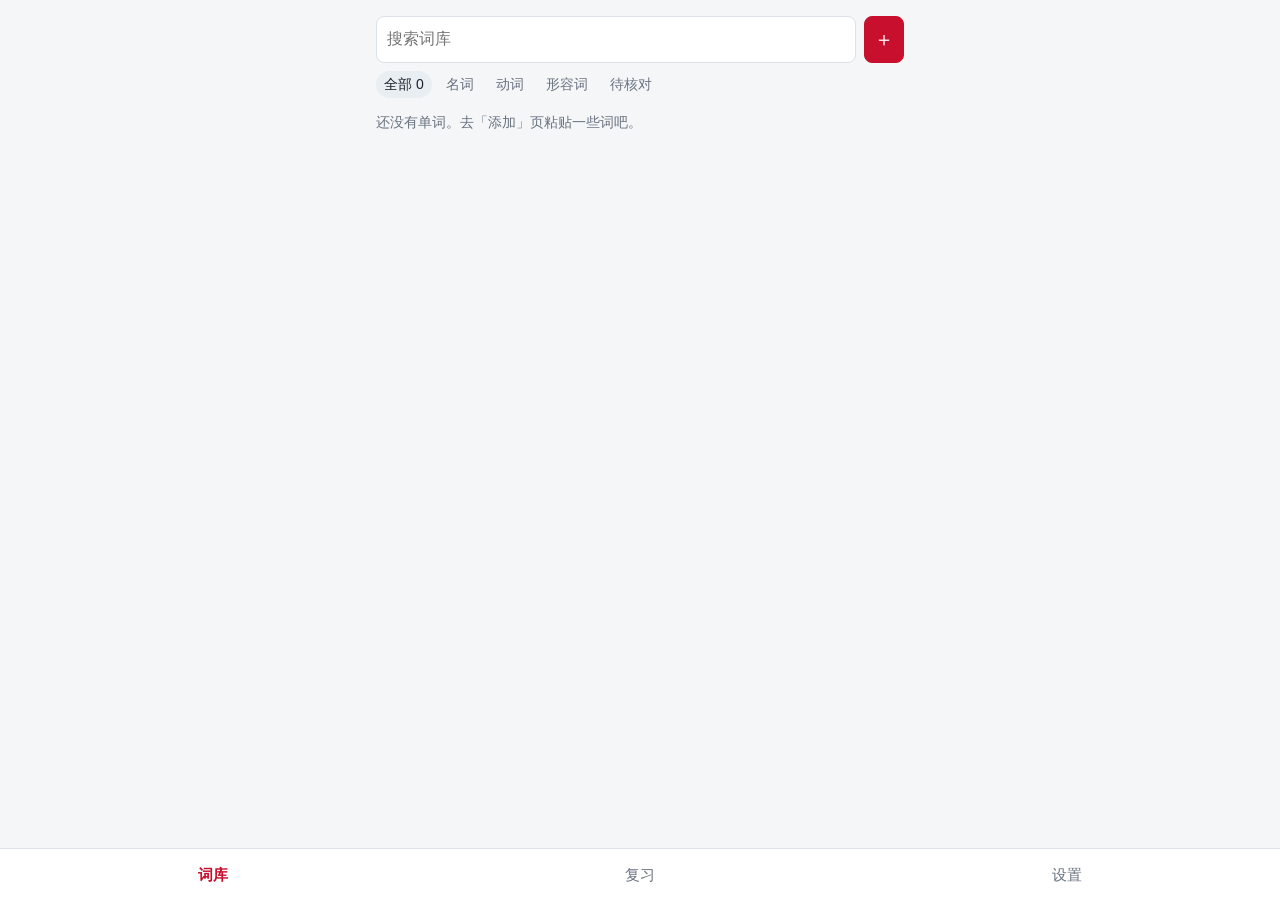
==== index.html @ dc97f32d "first commit" ====
<!DOCTYPE html>
<html lang="zh-CN">
<head>
<meta charset="utf-8">
<meta name="viewport" content="width=device-width, initial-scale=1, viewport-fit=cover">
<meta name="apple-mobile-web-app-capable" content="yes">
<meta name="apple-mobile-web-app-title" content="Ordbog">
<title>丹麦语单词本</title>
<link rel="stylesheet" href="css/style.css">
</head>
<body>
<main>
<div class="banner" id="banner" hidden></div>

<section id="t-lib">
  <div class="bar">
    <input id="q" placeholder="搜索词库">
    <button class="pri" id="toggleAdd" aria-label="添加单词">＋</button>
  </div>
  <div class="addbox" id="addbox" hidden>
    <textarea id="words" placeholder="每行一个词，变形也可以（如 spiste、bilerne），会自动还原成原形"></textarea>
    <div class="row">
      <button class="pri" id="go">生成词条</button>
      <button id="stop">停止</button>
      <button id="retry" hidden>重试失败项</button>
    </div>
    <div class="progress"><div id="bar"></div></div>
    <ul class="joblist" id="jobs"></ul>
  </div>
  <div class="filters" id="filters"></div>
  <div id="list"></div>
</section>

<section id="t-rev">
  <h2 id="revh">复习</h2>
  <div id="rev"></div>
</section>

<section id="t-set">
  <h2>设置</h2>
  <p class="mute">Gemini API key 只保存在这台设备的浏览器里，不会上传到别处，也不会写入导出的备份。</p>
  <input id="key" type="password" placeholder="Gemini API key" autocomplete="off">
  <p></p>
  <input id="model" placeholder="模型名">
  <h2>发音（Gemini TTS）</h2>
  <input id="ttsModel" placeholder="语音模型">
  <p></p>
  <select id="voice"></select>
  <div class="row"><button class="pri" id="save">保存设置</button><button id="testVoice">试听</button></div>
  <h2>备份</h2>
  <p class="mute">iPhone 上网页数据可能被系统清理。点「导出到文件」，在分享菜单选「存储到文件」→ iCloud Drive，始终覆盖同一个 danish-vocab.json 即可。换设备或数据丢失时，用「导入」选这个文件。</p>
  <div class="row"><button id="exp">导出到文件</button><button id="imp">导入</button></div>
  <input id="file" type="file" accept=".json" hidden>
  <div class="mute" id="storage" style="white-space:pre-wrap"></div>
  <div class="mute" id="setlog"></div>
</section>
</main>

<div id="toast" role="status"></div>

<nav>
  <button data-t="lib">词库</button>
  <button data-t="rev">复习<span class="badge" id="revbadge"></span></button>
  <button data-t="set">设置</button>
</nav>

<script src="js/util.js"></script>
<script src="js/store.js"></script>
<script src="js/tts.js"></script>
<script src="js/api.js"></script>
<script src="js/srs.js"></script>
<script src="js/card-view.js"></script>
<script src="js/views/add.js"></script>
<script src="js/views/library.js"></script>
<script src="js/views/review.js"></script>
<script src="js/views/settings.js"></script>
<script src="js/app.js"></script>
</body>
</html>
---- css/style.css ----
:root{
  --bg:#f4f6f8;--card:#fff;--ink:#1b1f2a;--mute:#6a7280;--line:#dde2e8;
  --red:#c8102e;--sea:#2f5d7c;--soft:#e9eef3;--ok:#2e7d4f;--warn:#b26a00;--warn-bg:#fff3dc;
  color-scheme:light;
}
@media (prefers-color-scheme:dark){
  :root{--bg:#14181f;--card:#1e242d;--ink:#e8ecf1;--mute:#98a2b0;--line:#323b47;
    --red:#ef4a63;--sea:#7fb0d3;--soft:#28313c;--ok:#5cc08a;--warn:#f0b34a;--warn-bg:#3a2f18;color-scheme:dark}
}
*{box-sizing:border-box}
html,body{margin:0}
body{background:var(--bg);color:var(--ink);font:16px/1.55 -apple-system,"PingFang SC","Segoe UI",sans-serif;
  padding:env(safe-area-inset-top) 0 calc(76px + env(safe-area-inset-bottom))}
main{max-width:560px;margin:0 auto;padding:16px}
h2{font-size:15px;margin:18px 0 8px;color:var(--mute);font-weight:600}
h2:first-child{margin-top:0}
textarea,input,select{width:100%;font:inherit;color:var(--ink);background:var(--card);border:1px solid var(--line);border-radius:8px;padding:10px}
textarea{min-height:130px;resize:vertical}
button{font:inherit;border:1px solid var(--line);background:var(--card);color:var(--ink);border-radius:8px;padding:9px 14px;cursor:pointer}
button:disabled{opacity:.5;cursor:default}
button.pri{background:var(--red);border-color:var(--red);color:#fff}
button.small{padding:3px 10px;font-size:14px}
button.danger{color:var(--red)}
button:focus-visible,input:focus-visible,select:focus-visible,textarea:focus-visible,summary:focus-visible{outline:2px solid var(--sea);outline-offset:2px}
.row{display:flex;gap:8px;flex-wrap:wrap;margin:10px 0}
.mute{color:var(--mute);font-size:14px}
.err{color:var(--red)}
.ok{color:var(--ok)}
hr.sep{border:0;border-top:1px solid var(--line);margin:14px 0}

/* 底部导航 */
nav{position:fixed;bottom:0;left:0;right:0;display:flex;background:var(--card);border-top:1px solid var(--line);padding-bottom:env(safe-area-inset-bottom)}
nav button{flex:1;border:0;border-radius:0;background:none;padding:14px 0;color:var(--mute);font-size:15px;position:relative}
nav button.on{color:var(--red);font-weight:700}
nav .badge{margin-left:6px;color:var(--red);font-size:13px}
nav .badge:empty{display:none}
section{display:none}
section.on{display:block}

/* 提示条 / toast */
.banner{background:var(--warn-bg);color:var(--warn);border-radius:8px;padding:8px 12px;margin-bottom:12px;font-size:14px}
#toast{position:fixed;left:50%;bottom:calc(84px + env(safe-area-inset-bottom));transform:translateX(-50%);background:var(--ink);color:var(--bg);
  padding:8px 16px;border-radius:20px;font-size:14px;opacity:0;pointer-events:none;transition:opacity .2s;max-width:90vw;z-index:9}
#toast.show{opacity:.94}

/* 卡片 */
.card{background:var(--card);border:1px solid var(--line);border-radius:12px;padding:18px;margin:10px 0}
.word{font:600 34px/1.2 "Iowan Old Style",Georgia,serif;margin:0}
.word.sm{font-size:26px}
.tag{display:inline-block;background:var(--soft);color:var(--sea);border-radius:6px;padding:1px 8px;font-size:13px;margin-right:6px}
.tag.warn{background:var(--warn-bg);color:var(--warn)}
.ipa{color:var(--mute);margin-left:6px;font-size:15px;font-family:inherit;font-weight:400}
.say{padding:2px 9px;margin-left:6px;font-size:14px}
.forms{display:grid;grid-template-columns:auto 1fr;gap:2px 14px;margin:10px 0;font-size:15px}
.forms b{color:var(--sea);font-weight:600}
.ex{border-left:3px solid var(--red);padding-left:10px;margin:8px 0}
.ex div:last-child{color:var(--mute);font-size:14px}
.warnbox{background:var(--warn-bg);color:var(--warn);border-radius:8px;padding:8px 12px;font-size:14px;margin:10px 0}
.warnbox ul{margin:4px 0 0;padding-left:18px}

/* 词库 */
details{background:var(--card);border:1px solid var(--line);border-radius:10px;margin:8px 0;padding:10px 14px}
summary{cursor:pointer;font-weight:600}
.filters{display:flex;gap:6px;margin:8px 0;flex-wrap:wrap}
.filters button{padding:3px 12px;font-size:14px;border-radius:14px}
.filters button.on{background:var(--sea);border-color:var(--sea);color:var(--bg)}

/* 添加 */
.progress{height:6px;background:var(--soft);border-radius:3px;overflow:hidden;margin:12px 0 6px}
.progress div{height:100%;width:0;background:var(--red);transition:width .3s}
.joblist{list-style:none;padding:0;margin:8px 0;font-size:14px}
.joblist li{display:flex;gap:8px;padding:3px 0;border-bottom:1px dashed var(--line)}
.joblist li span:first-child{width:1.4em;text-align:center}
.joblist li .msg{margin-left:auto;color:var(--mute);text-align:right}

/* 复习 */
.grade{display:grid;grid-template-columns:repeat(4,1fr);gap:8px;margin-top:12px}
.flipbtn{width:100%;padding:14px}
.revstat{display:flex;gap:14px;font-size:14px;color:var(--mute);margin-bottom:6px}
.tap{cursor:pointer}

/* 简洁化：词库顶栏、去掉多余边框 */
.bar{display:flex;gap:8px}
.bar button{width:44px;font-size:20px;line-height:1;padding:0}
.addbox{margin:12px 0}
details{background:none;border:0;border-bottom:1px solid var(--line);border-radius:0;padding:12px 2px;margin:0}
details[open]{padding-bottom:14px}
summary{font-weight:500;list-style:none;display:flex;gap:10px;align-items:baseline}
summary::-webkit-details-marker{display:none}
summary .mute{margin-left:auto;text-align:right}
.filters button{border:0;background:none;color:var(--mute);padding:3px 8px}
.filters button.on{background:var(--soft);color:var(--ink)}
.card{border-radius:14px}
.tag{background:none;border:1px solid var(--line);color:var(--mute)}
.tag.warn{border-color:var(--warn)}
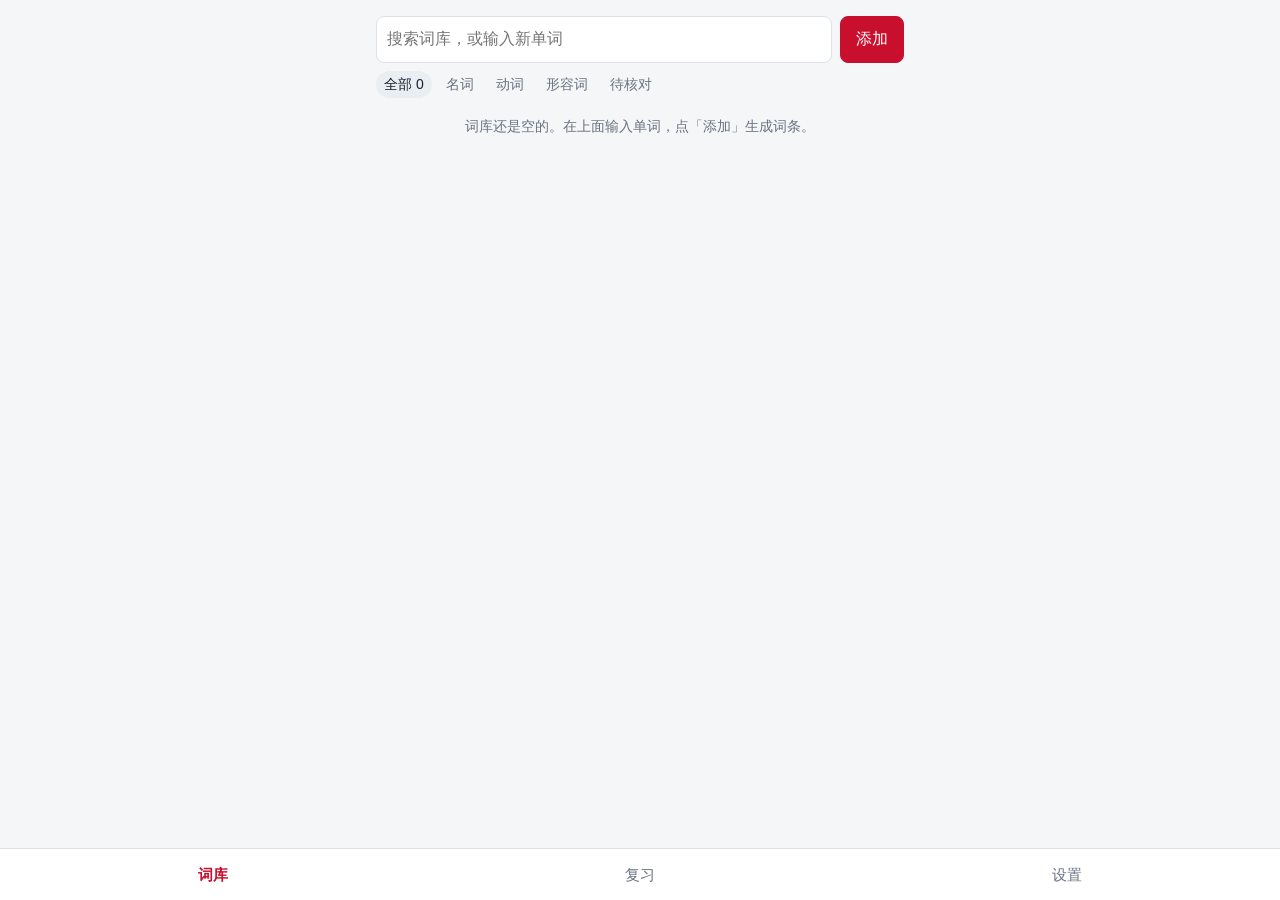
==== commit 7f2c53c7: "second commit" ====
--- a/index.html
+++ b/index.html
@@ -13,19 +13,19 @@
 <div class="banner" id="banner" hidden></div>
 
 <section id="t-lib">
-  <div class="bar">
-    <input id="q" placeholder="搜索词库">
-    <button class="pri" id="toggleAdd" aria-label="添加单词">＋</button>
-  </div>
-  <div class="addbox" id="addbox" hidden>
-    <textarea id="words" placeholder="每行一个词，变形也可以（如 spiste、bilerne），会自动还原成原形"></textarea>
-    <div class="row">
-      <button class="pri" id="go">生成词条</button>
-      <button id="stop">停止</button>
-      <button id="retry" hidden>重试失败项</button>
-    </div>
+  <form class="searchbar" id="searchform" autocomplete="off">
+    <input id="q" type="text" enterkeyhint="send" autocapitalize="off" autocorrect="off" spellcheck="false" placeholder="搜索词库，或输入新单词">
+    <button class="pri" id="go" type="submit">添加</button>
+  </form>
+  <p class="hint" id="hint" hidden></p>
+  <div class="jobpanel" id="jobpanel" hidden>
     <div class="progress"><div id="bar"></div></div>
     <ul class="joblist" id="jobs"></ul>
+    <div class="row">
+      <button class="small" id="stop" type="button" hidden>停止</button>
+      <button class="small" id="retry" type="button" hidden>重试失败项</button>
+      <button class="small" id="clearjobs" type="button" hidden>关闭</button>
+    </div>
   </div>
   <div class="filters" id="filters"></div>
   <div id="list"></div>
@@ -48,8 +48,8 @@
   <select id="voice"></select>
   <div class="row"><button class="pri" id="save">保存设置</button><button id="testVoice">试听</button></div>
   <h2>备份</h2>
-  <p class="mute">iPhone 上网页数据可能被系统清理。点「导出到文件」，在分享菜单选「存储到文件」→ iCloud Drive，始终覆盖同一个 danish-vocab.json 即可。换设备或数据丢失时，用「导入」选这个文件。</p>
-  <div class="row"><button id="exp">导出到文件</button><button id="imp">导入</button></div>
+  <p class="mute">iPhone 上网页数据可能被系统清理。点「导出」，在分享菜单选「存储到文件」→ iCloud Drive，始终覆盖同一个 danish-vocab.json 即可。换设备或数据丢失时，用「导入」选这个文件。</p>
+  <div class="row"><button id="exp">导出</button><button id="imp">导入</button></div>
   <input id="file" type="file" accept=".json" hidden>
   <div class="mute" id="storage" style="white-space:pre-wrap"></div>
   <div class="mute" id="setlog"></div>
@@ -60,7 +60,7 @@
 
 <nav>
   <button data-t="lib">词库</button>
-  <button data-t="rev">复习<span class="badge" id="revbadge"></span></button>
+  <button data-t="rev">复习</button>
   <button data-t="set">设置</button>
 </nav>
 
--- a/css/style.css
+++ b/css/style.css
@@ -80,9 +80,6 @@
 .tap{cursor:pointer}
 
 /* 简洁化：词库顶栏、去掉多余边框 */
-.bar{display:flex;gap:8px}
-.bar button{width:44px;font-size:20px;line-height:1;padding:0}
-.addbox{margin:12px 0}
 details{background:none;border:0;border-bottom:1px solid var(--line);border-radius:0;padding:12px 2px;margin:0}
 details[open]{padding-bottom:14px}
 summary{font-weight:500;list-style:none;display:flex;gap:10px;align-items:baseline}
@@ -93,3 +90,23 @@
 .card{border-radius:14px}
 .tag{background:none;border:1px solid var(--line);color:var(--mute)}
 .tag.warn{border-color:var(--warn)}
+
+
+/* 词库顶部：搜索 + 添加 */
+[hidden]{display:none!important}
+.searchbar{display:flex;gap:8px}
+.searchbar button{min-width:64px}
+.hint{color:var(--red);font-size:14px;margin:8px 2px 0}
+.jobpanel{margin:12px 0;padding:10px 12px;background:var(--card);border:1px solid var(--line);border-radius:10px}
+.jobpanel .progress{margin:2px 0 8px}
+.jobpanel .row{margin:8px 0 0}
+.joblist li{flex-wrap:wrap;align-items:baseline}
+.joblist li .w{font-weight:600}
+.joblist li .msg{flex-basis:100%;margin:0 0 0 1.9em;text-align:left;font-size:13px;word-break:break-word}
+.joblist li .msg:empty{display:none}
+.joblist li span.spin{box-sizing:border-box;width:13px;height:13px;margin:4px 3px 0;border:2px solid var(--line);border-top-color:var(--red);border-radius:50%;animation:sp .8s linear infinite;flex:none}
+@keyframes sp{to{transform:rotate(360deg)}}
+.empty{margin-top:18px;text-align:center}
+
+.dirtag{font-size:13px;color:var(--mute);margin:2px 2px 0}
+.word.zh{font-family:inherit;font-size:28px}
